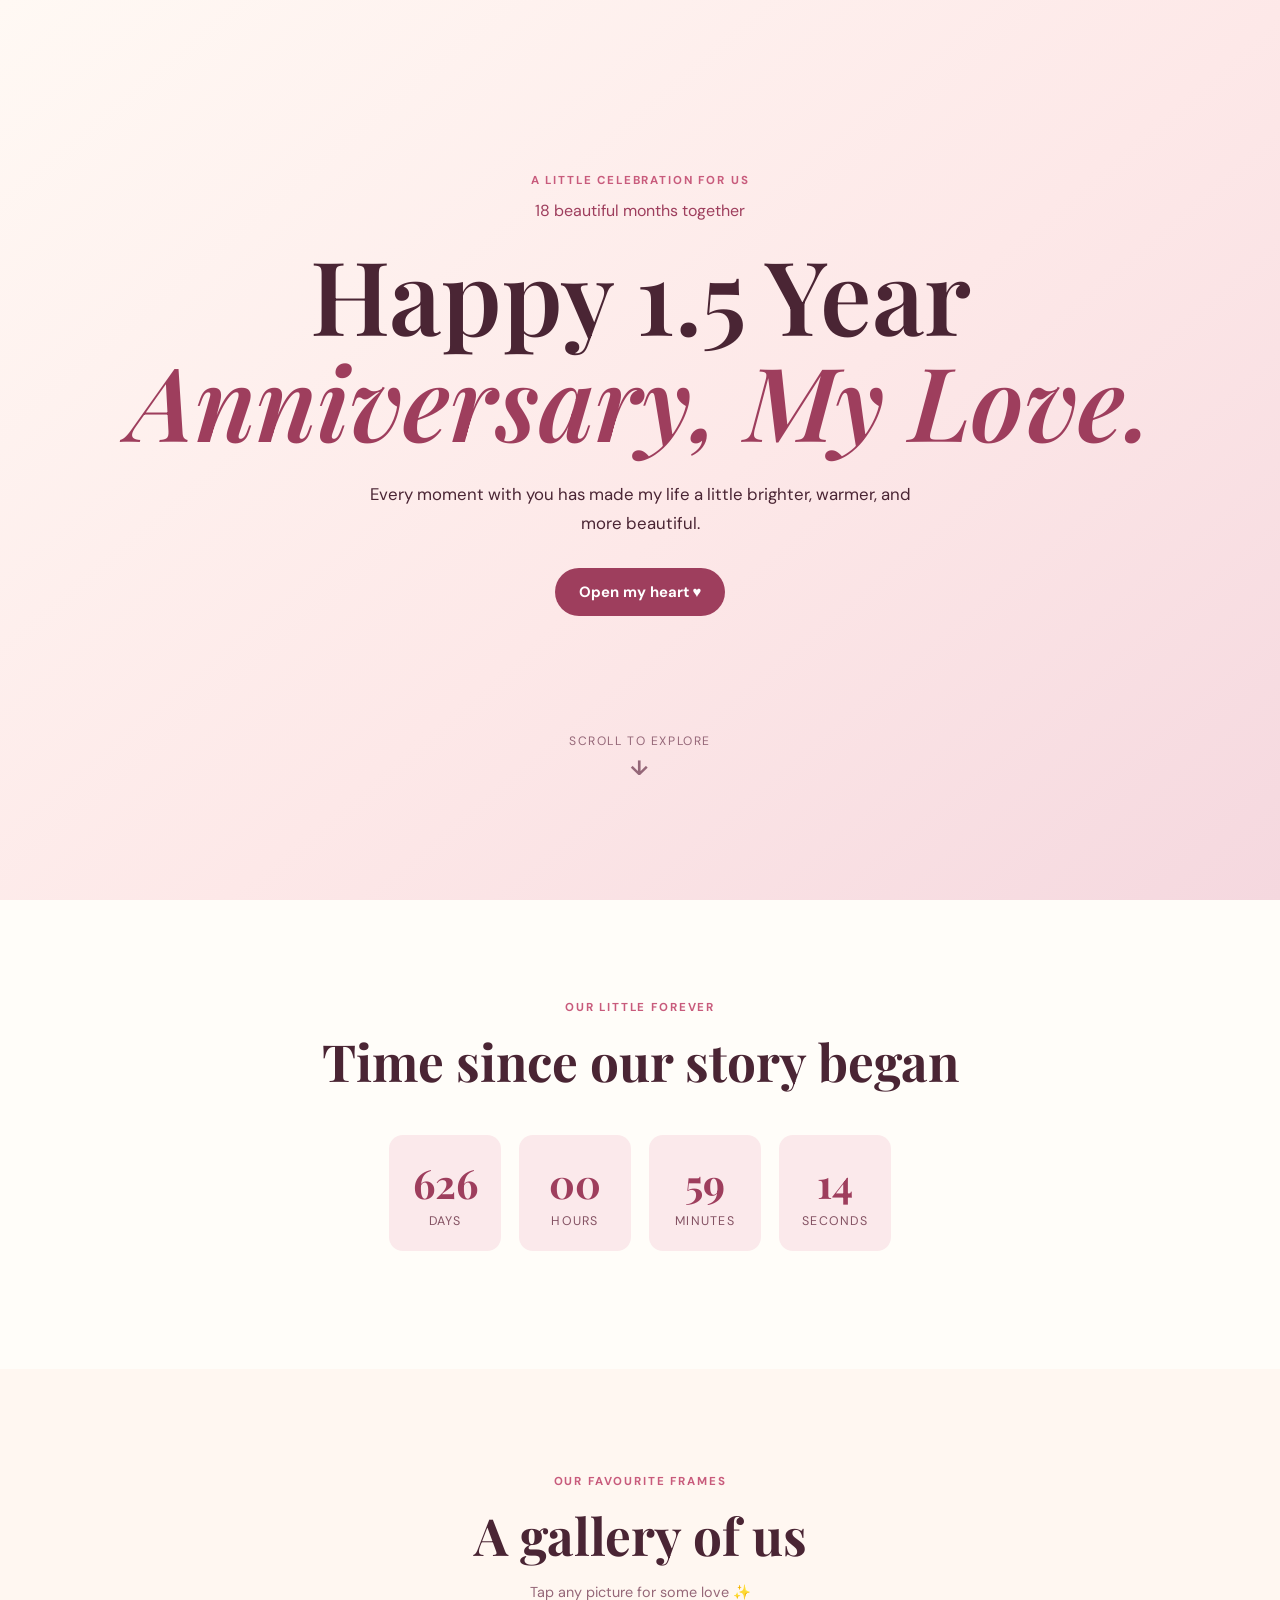
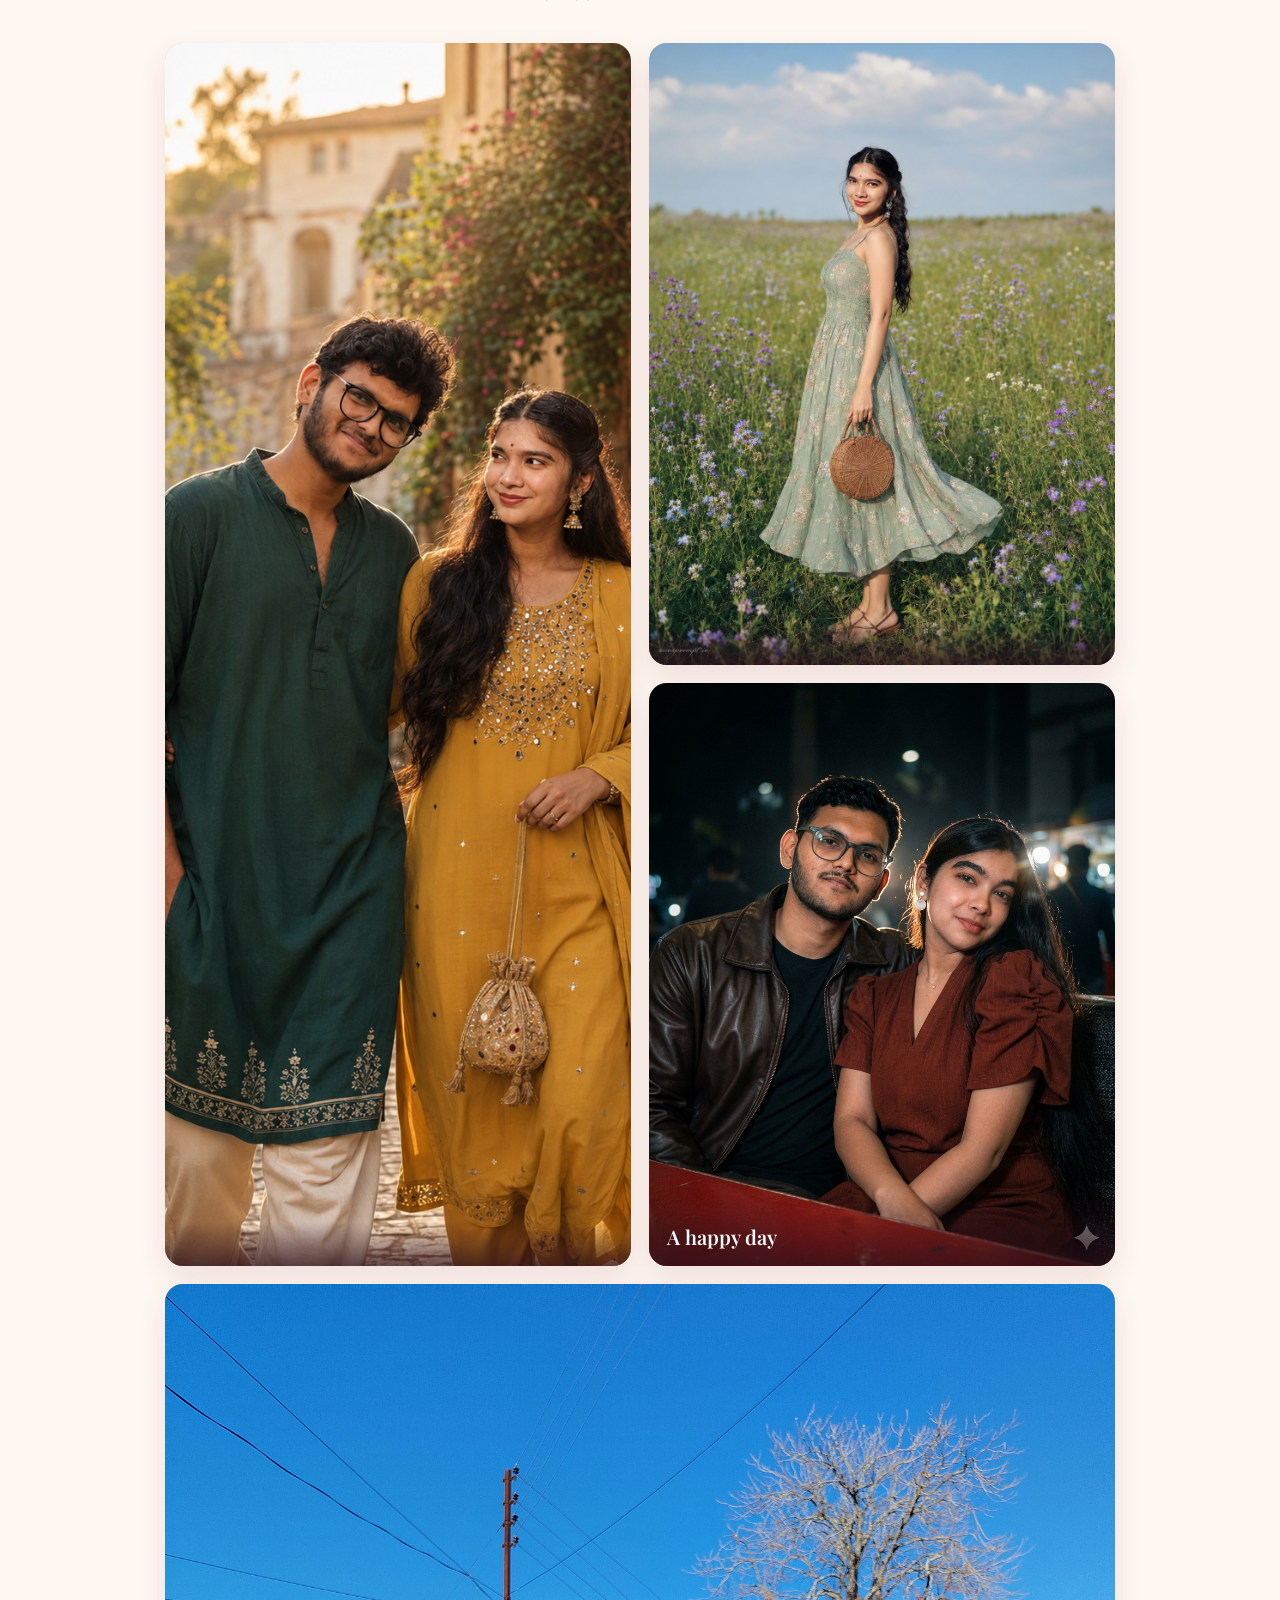
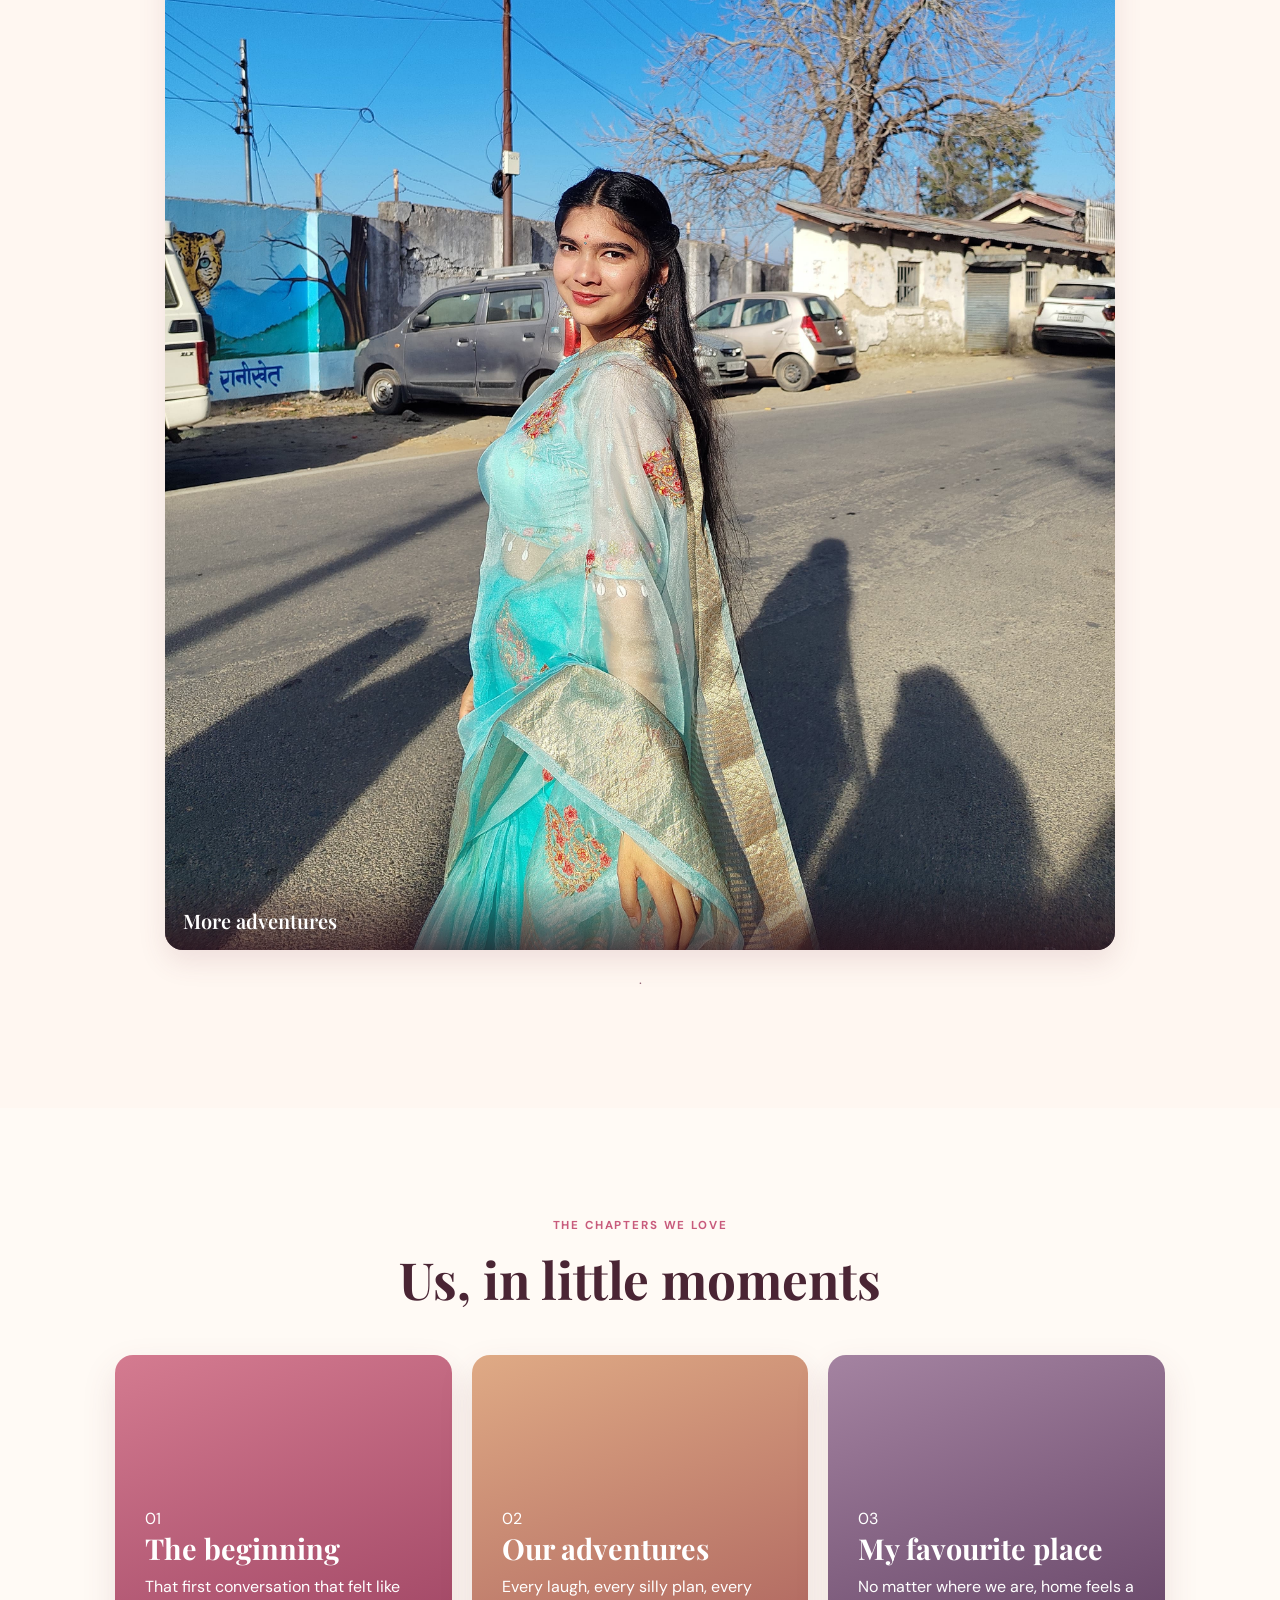
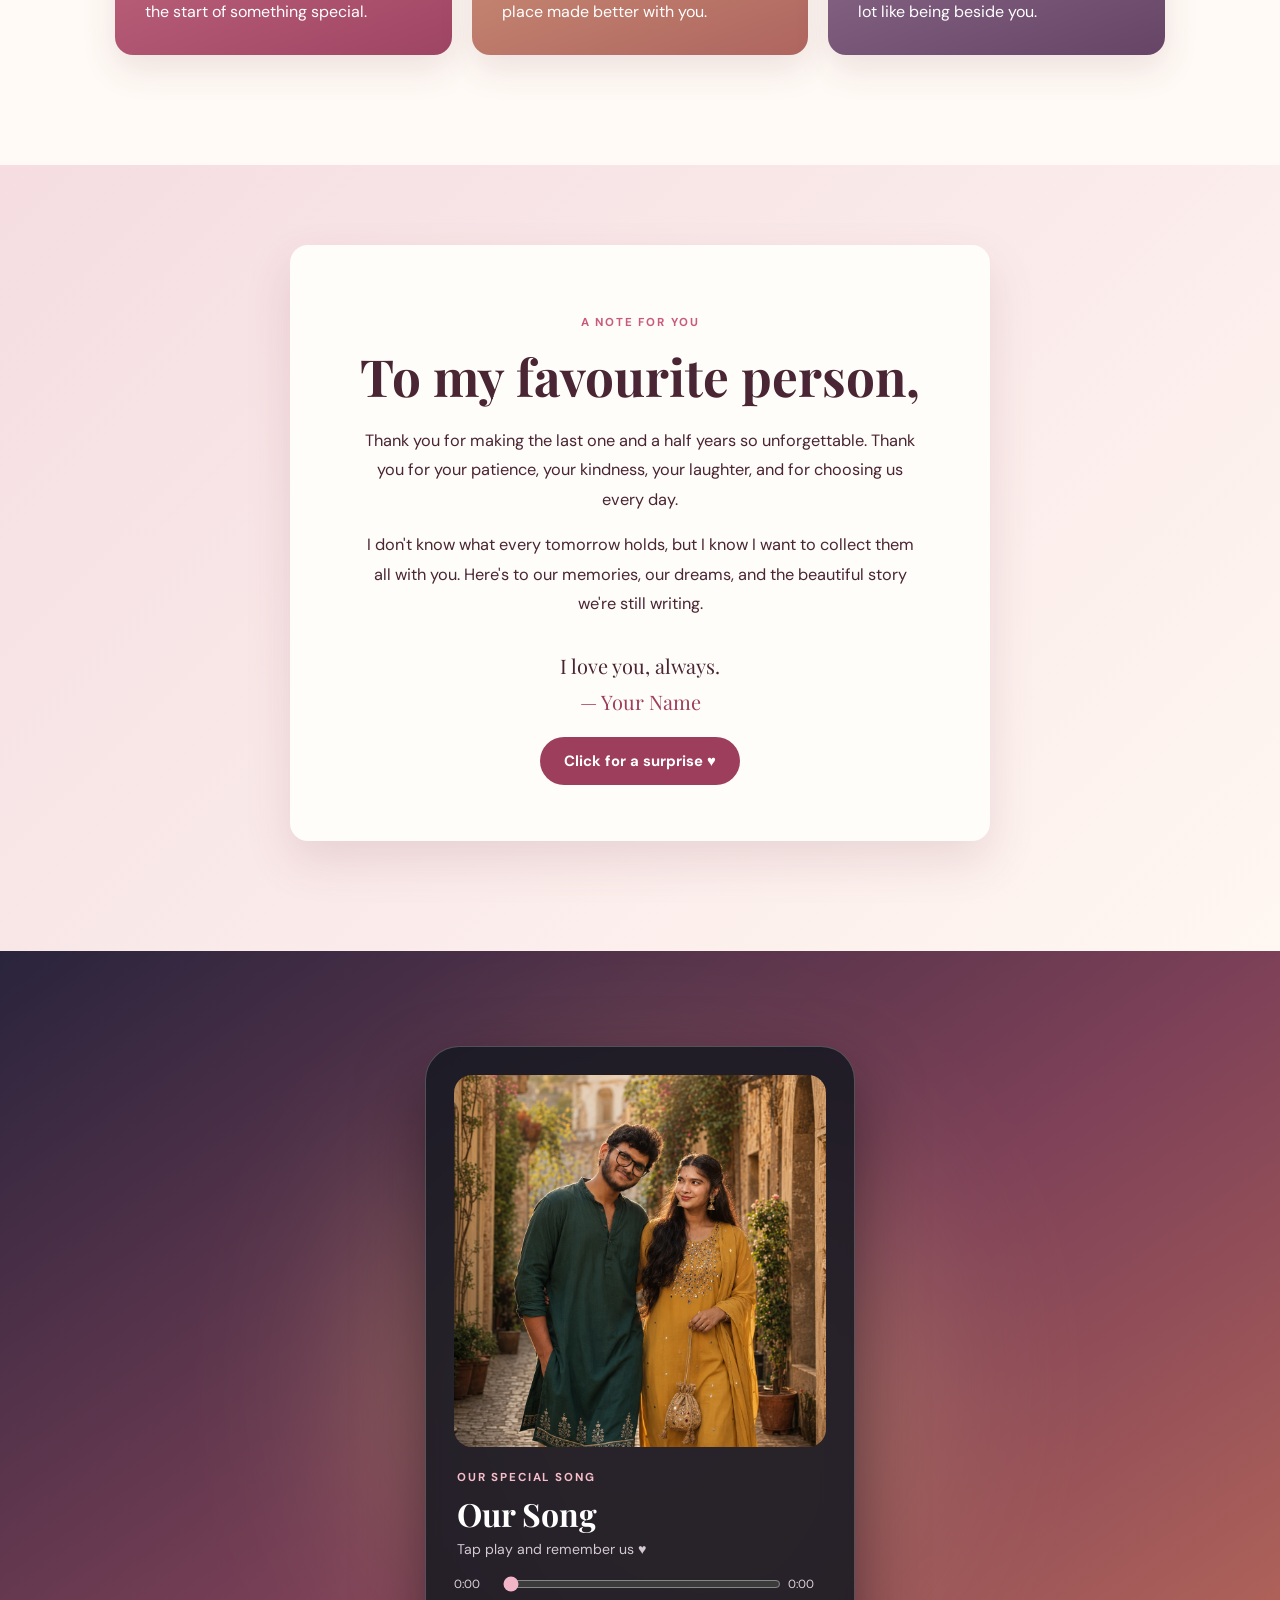
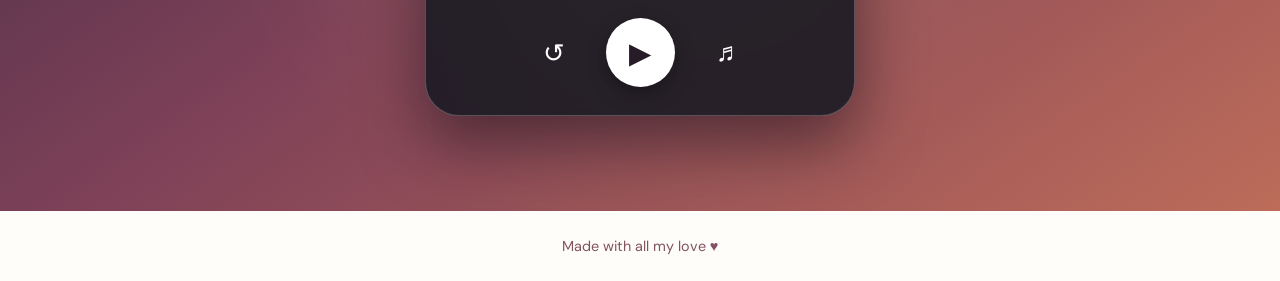
==== index.html @ eddd495e "Initial website" ====
<!doctype html>
<html lang="en"><head><meta charset="UTF-8"><meta name="viewport" content="width=device-width, initial-scale=1.0"><title>Our 1.5 Year Anniversary</title><link rel="preconnect" href="https://fonts.googleapis.com"><link rel="preconnect" href="https://fonts.gstatic.com" crossorigin><link href="https://fonts.googleapis.com/css2?family=DM+Sans:wght@400;500;700&family=Playfair+Display:ital,wght@0,600;0,700;1,600&display=swap" rel="stylesheet"><link rel="stylesheet" href="style.css"><link rel="stylesheet" href="petals.css"></head>
<body><div class="hearts"></div><div class="blossom-rain" aria-hidden="true"><span style="--x:4%;--delay:-2s;--speed:12s">✿</span><span style="--x:13%;--delay:-7s;--speed:15s">❀</span><span style="--x:22%;--delay:-4s;--speed:11s">✿</span><span style="--x:31%;--delay:-10s;--speed:17s">❀</span><span style="--x:40%;--delay:-6s;--speed:13s">✿</span><span style="--x:50%;--delay:-12s;--speed:18s">❀</span><span style="--x:59%;--delay:-3s;--speed:12s">✿</span><span style="--x:68%;--delay:-9s;--speed:16s">❀</span><span style="--x:77%;--delay:-5s;--speed:14s">✿</span><span style="--x:86%;--delay:-11s;--speed:17s">❀</span><span style="--x:95%;--delay:-8s;--speed:13s">✿</span></div><main>
<section class="hero"><p class="eyebrow">A little celebration for us</p><p class="date">18 beautiful months together</p><h1>Happy 1.5 Year<br><em>Anniversary, My Love.</em></h1><p class="intro">Every moment with you has made my life a little brighter, warmer, and more beautiful.</p><a class="button" href="#letter">Open my heart ♥</a><div class="scroll">scroll to explore <b>↓</b></div></section>
<section class="counter-section"><p class="eyebrow">Our little forever</p><h2>Time since our story began</h2><div class="counter"><div><strong id="days">000</strong><span>days</span></div><div><strong id="hours">00</strong><span>hours</span></div><div><strong id="minutes">00</strong><span>minutes</span></div><div><strong id="seconds">00</strong><span>seconds</span></div></div></section>
<section class="photo-section"><div class="section-heading"><p class="eyebrow">Our favourite frames</p><h2>A gallery of us</h2><p class="tap-note">Tap any picture for some love ✨</p></div><div class="photo-grid"><button class="photo-card tall" type="button"><img src="photos/photo-1.jpg" alt="Our memory 1"><span></span></button><button class="photo-card" type="button"><img src="photos/photo-2.jpg" ><span></span></button><button class="photo-card" type="button"><img src="photos/photo-3.jpg" alt="Our memory 3"><span>A happy day</span></button><button class="photo-card wide" type="button"><img src="photos/photo-4.jpg" alt="Our memory 4"><span>More adventures</span></button></div><p class="photo-help"></code>.</p></section>
<section class="memories"><div class="section-heading"><p class="eyebrow">The chapters we love</p><h2>Us, in little moments</h2></div><div class="memory-grid"><article class="memory memory-one"><span>01</span><h3>The beginning</h3><p>That first conversation that felt like the start of something special.</p></article><article class="memory memory-two"><span>02</span><h3>Our adventures</h3><p>Every laugh, every silly plan, every place made better with you.</p></article><article class="memory memory-three"><span>03</span><h3>My favourite place</h3><p>No matter where we are, home feels a lot like being beside you.</p></article></div></section>
<section class="letter" id="letter"><div class="letter-card"><p class="eyebrow">A note for you</p><h2>To my favourite person,</h2><p>Thank you for making the last one and a half years so unforgettable. Thank you for your patience, your kindness, your laughter, and for choosing us every day.</p><p>I don't know what every tomorrow holds, but I know I want to collect them all with you. Here's to our memories, our dreams, and the beautiful story we're still writing.</p><p class="signoff">I love you, always.<br><span>— Your Name</span></p><a id="surprise" class="button" href="surprise.html">Click for a surprise ♥</a></div></section>
</main><section class="song-section"><div class="song-glow"></div><div class="song-card"><img class="song-photo" src="photos/our-photo.jpg" alt="A photo of us together"><div class="song-info"><p class="eyebrow">Our special song</p><h2 id="musicTitle">Our Song</h2><p id="musicStatus">Tap play and remember us ♥</p></div><div class="progress-row"><span id="currentTime">0:00</span><input id="songProgress" type="range" min="0" max="100" value="0" aria-label="Song progress"><span id="duration">0:00</span></div><div class="player-controls"><button id="restartSong" type="button" aria-label="Restart song">↺</button><button id="musicToggle" class="play-button" type="button" aria-label="Play our song">▶</button><button id="muteToggle" type="button" aria-label="Mute song">♬</button></div></div></section><audio id="ourSong" loop preload="metadata"><source src="music/our-song.mp3" type="audio/mpeg"></audio><footer>Made with all my love ♥</footer><script src="timer.js"></script><script src="script.js"></script></body></html>
---- style.css ----
:root{--ink:#4a2534;--rose:#c85b7c;--deep:#9e3e5d;--cream:#fffaf5}*{box-sizing:border-box}html{scroll-behavior:smooth}body{margin:0;color:var(--ink);background:var(--cream);font-family:"DM Sans",sans-serif}.hearts{position:fixed;inset:0;z-index:-1;background:radial-gradient(circle at 10% 10%,#ffe4e7 0 4px,transparent 5px),radial-gradient(circle at 90% 30%,#ffd9de 0 6px,transparent 7px);opacity:.75}.hero{min-height:100vh;padding:11vh 8vw 5vh;display:flex;flex-direction:column;align-items:center;justify-content:center;text-align:center;background:linear-gradient(140deg,#fff9f4,#fde8e8 55%,#f5d8df)}.eyebrow{margin:0 0 12px;color:var(--rose);text-transform:uppercase;letter-spacing:.16em;font-size:.72rem;font-weight:700}.date{color:var(--deep);margin:0 0 20px}h1,h2,h3{font-family:"Playfair Display",serif}h1{font-size:clamp(3.1rem,8vw,6.7rem);line-height:1.03;margin:0;font-weight:600}h1 em{color:var(--deep)}.intro{max-width:550px;font-size:1.05rem;line-height:1.7;margin:28px auto 30px}.button,#surprise{background:var(--deep);border:0;border-radius:99px;color:white;padding:14px 24px;font:700 .93rem "DM Sans",sans-serif;text-decoration:none;cursor:pointer;transition:.2s}.button:hover,#surprise:hover{background:#7f2845;transform:translateY(-3px)}.scroll{margin-top:13vh;color:#956778;font-size:.76rem;text-transform:uppercase;letter-spacing:.13em}.scroll b{display:block;font-size:1.3rem;margin-top:5px}.counter-section{text-align:center;padding:100px 6vw;background:#fffdf9}.counter-section h2,.section-heading h2,.letter h2{font-size:clamp(2rem,4vw,3.3rem);margin:0}.counter{display:flex;justify-content:center;flex-wrap:wrap;gap:18px;margin:40px auto 18px}.counter div{min-width:112px;padding:21px 12px;background:#fbe9eb;border-radius:14px}.counter strong{display:block;color:var(--deep);font-family:"Playfair Display",serif;font-size:2.5rem}.counter span{color:#845263;font-size:.78rem;text-transform:uppercase;letter-spacing:.1em}.hint{font-size:.8rem;color:#987482}.memories{padding:110px 8vw}.section-heading{text-align:center;margin-bottom:42px}.memory-grid{max-width:1050px;margin:auto;display:grid;grid-template-columns:repeat(3,1fr);gap:20px}.memory{min-height:300px;border-radius:18px;padding:30px;display:flex;flex-direction:column;justify-content:flex-end;color:white;box-shadow:0 14px 34px #79394a22}.memory h3{font-size:1.8rem;margin:0 0 8px}.memory p{line-height:1.55;margin:0}.memory-one{background:linear-gradient(160deg,#d47b90,#9f4564)}.memory-two{background:linear-gradient(160deg,#dfaa85,#ae655f)}.memory-three{background:linear-gradient(160deg,#a483a1,#654466)}.letter{padding:80px 6vw 110px;background:linear-gradient(135deg,#f5dde2,#fff7f1)}.letter-card{max-width:700px;margin:auto;padding:clamp(34px,7vw,70px);text-align:center;background:#fffdf9;border-radius:18px;box-shadow:0 20px 45px #81405225}.letter-card>p:not(.eyebrow):not(.surprise-message){line-height:1.8;font-size:1.02rem}.signoff{font-family:"Playfair Display",serif;font-size:1.25rem!important;margin:30px 0!important}.signoff span{color:var(--deep)}.surprise-message{min-height:24px;margin:20px 0 0;color:var(--deep);font-weight:700;opacity:0;transform:translateY(6px);transition:.35s}.surprise-message.show{opacity:1;transform:translateY(0)}footer{text-align:center;padding:26px;color:#805263;font-size:.9rem;background:#fffdf9}@media(max-width:700px){.memory-grid{grid-template-columns:1fr}.memory{min-height:225px}.counter{gap:10px}.counter div{min-width:73px;padding:15px 5px}.counter strong{font-size:1.85rem}}
.photo-section{padding:105px 8vw;background:#fff7f1}.tap-note,.photo-help{text-align:center;color:#956778;font-size:.9rem}.photo-grid{max-width:950px;margin:38px auto 20px;display:grid;grid-template-columns:repeat(2,1fr);gap:18px}.photo-card{position:relative;overflow:hidden;min-height:260px;border:0;border-radius:18px;padding:0;background:#eeb6c1;cursor:pointer;box-shadow:0 12px 28px #79394a1f}.photo-card img{display:block;width:100%;height:100%;min-height:260px;object-fit:cover;transition:transform .5s}.photo-card:hover img{transform:scale(1.08)}.photo-card span{position:absolute;bottom:0;left:0;right:0;padding:28px 18px 16px;color:#fff;text-align:left;font:600 1.25rem "Playfair Display",serif;background:linear-gradient(transparent,rgba(44,16,27,.72))}.photo-card.tall{grid-row:span 2;min-height:538px}.photo-card.tall img{min-height:538px}.photo-card.wide{grid-column:span 2}.photo-help code{background:#f4e2e5;padding:2px 5px;border-radius:4px}.song-section{position:relative;display:grid;place-items:center;min-height:690px;padding:95px 22px;overflow:hidden;background:linear-gradient(145deg,#29243c,#7e4158 52%,#bd6c59)}.song-glow{position:absolute;width:500px;height:500px;border-radius:50%;background:#f3cc7f;filter:blur(105px);opacity:.38}.song-card{position:relative;width:min(100%,430px);padding:28px;border:1px solid #ffffff3b;border-radius:34px;background:#161822df;box-shadow:0 28px 65px #160b1a8c;color:#fff;backdrop-filter:blur(14px)}.song-photo{display:block;width:100%;aspect-ratio:1;object-fit:cover;border-radius:18px;background:#4b4052}.song-info{padding:23px 3px 16px}.song-info .eyebrow{color:#f7bdca;margin-bottom:7px}.song-info h2{margin:0;font-size:2rem}.song-info p:last-child{margin:5px 0 0;color:#d4c9d3;font-size:.88rem}.progress-row{display:grid;grid-template-columns:38px 1fr 38px;gap:9px;align-items:center;font-size:.74rem;color:#ded3db}.progress-row input{width:100%;accent-color:#f2b4c7;cursor:pointer}.player-controls{display:flex;justify-content:center;align-items:center;gap:30px;margin-top:24px}.player-controls button{width:43px;height:43px;border:0;background:transparent;color:#fff;font-size:1.65rem;cursor:pointer;transition:transform .2s}.player-controls button:hover{transform:scale(1.12)}.player-controls .play-button{width:69px;height:69px;border-radius:50%;background:#fff;color:#261b27;font-size:1.8rem;box-shadow:0 7px 20px #0005}.floating-heart{position:fixed;z-index:10;pointer-events:none;font-size:1.5rem;animation:floatHeart .9s ease-out forwards}@keyframes floatHeart{to{transform:translate(var(--x),-110px) rotate(18deg);opacity:0}}@media(max-width:700px){.photo-grid{gap:11px}.photo-card,.photo-card img{min-height:190px}.photo-card.tall,.photo-card.tall img{min-height:391px}.song-section{min-height:620px;padding:70px 20px}.song-card{padding:20px;border-radius:27px}}
.surprise-page{min-height:100vh;display:grid;place-items:center;overflow:hidden;background:radial-gradient(circle at 50% 35%,#ffe7ef,#e8a1b4 55%,#70364f);color:#542238}.infinity-wrap{position:relative;z-index:1;width:min(900px,92vw);padding:50px 20px;text-align:center}.infinity-wrap .eyebrow{color:#843854}.infinity-art{position:relative;display:grid;place-items:center;min-height:390px}.infinity-symbol{position:absolute;color:#fff4f5;font:700 clamp(20rem,52vw,38rem)/.6 "Playfair Display",serif;text-shadow:0 15px 35px #6e224b52;transform:translateY(-6px)}.infinity-message{position:relative;display:flex;flex-direction:column;align-items:center;color:#6e2545;text-shadow:0 2px 9px #fff8;font-family:"Playfair Display",serif}.infinity-message span{font-size:clamp(2.3rem,8vw,5.8rem);font-style:italic;white-space:nowrap}.infinity-message strong{font-size:clamp(4.3rem,14vw,9rem);line-height:.9}.infinity-message small{font:700 clamp(.75rem,2vw,1.05rem) "DM Sans",sans-serif;letter-spacing:.18em;text-transform:uppercase;margin-top:13px}.forever-text{font:italic 1.12rem "Playfair Display",serif;color:#6c2846}.back-link{display:inline-block;margin-top:24px;color:#6c2846;font-weight:700;text-decoration:none;border-bottom:1px solid #6c2846}.blossom-rain{position:fixed;z-index:20;inset:0;pointer-events:none;overflow:hidden}.blossom-rain span{position:absolute;top:-45px;color:#f4a7bd;animation:fall linear infinite;filter:drop-shadow(0 2px 2px #b9537550);opacity:.48}@keyframes fall{to{transform:translateY(112vh) translateX(55px) rotate(500deg)}}@media(max-width:600px){.infinity-art{min-height:290px}.infinity-symbol{font-size:19rem}.infinity-message span{font-size:2.1rem}.infinity-message strong{font-size:4.6rem}}
---- petals.css ----
.blossom-rain{position:fixed!important;z-index:100!important;inset:0!important;pointer-events:none!important;overflow:hidden!important}
.blossom-rain span{position:absolute!important;top:-48px!important;left:var(--x)!important;color:#ef9fba!important;font-size:24px!important;line-height:1!important;opacity:.48!important;animation:cherryFall var(--speed) linear var(--delay) infinite!important;filter:drop-shadow(0 2px 2px #b9537540)!important}
@keyframes cherryFall{to{transform:translateY(112vh) translateX(65px) rotate(520deg)}}
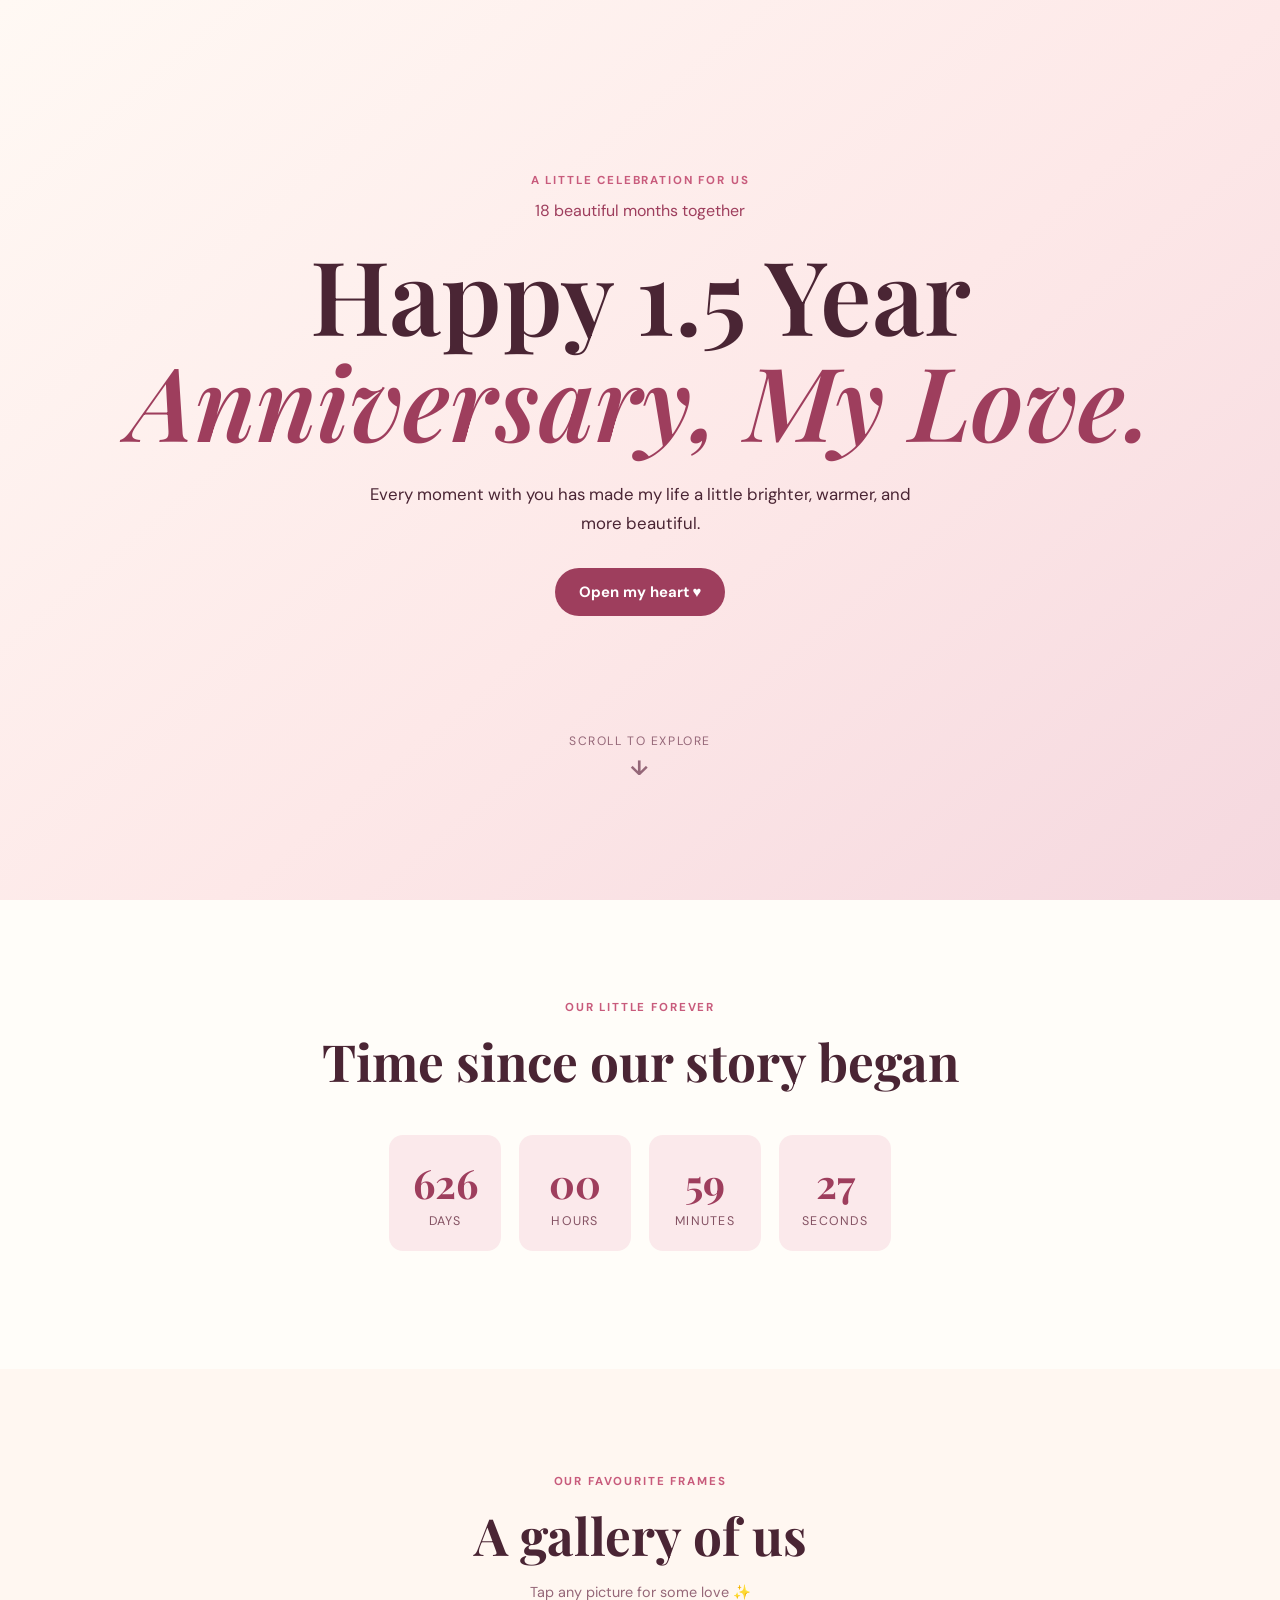
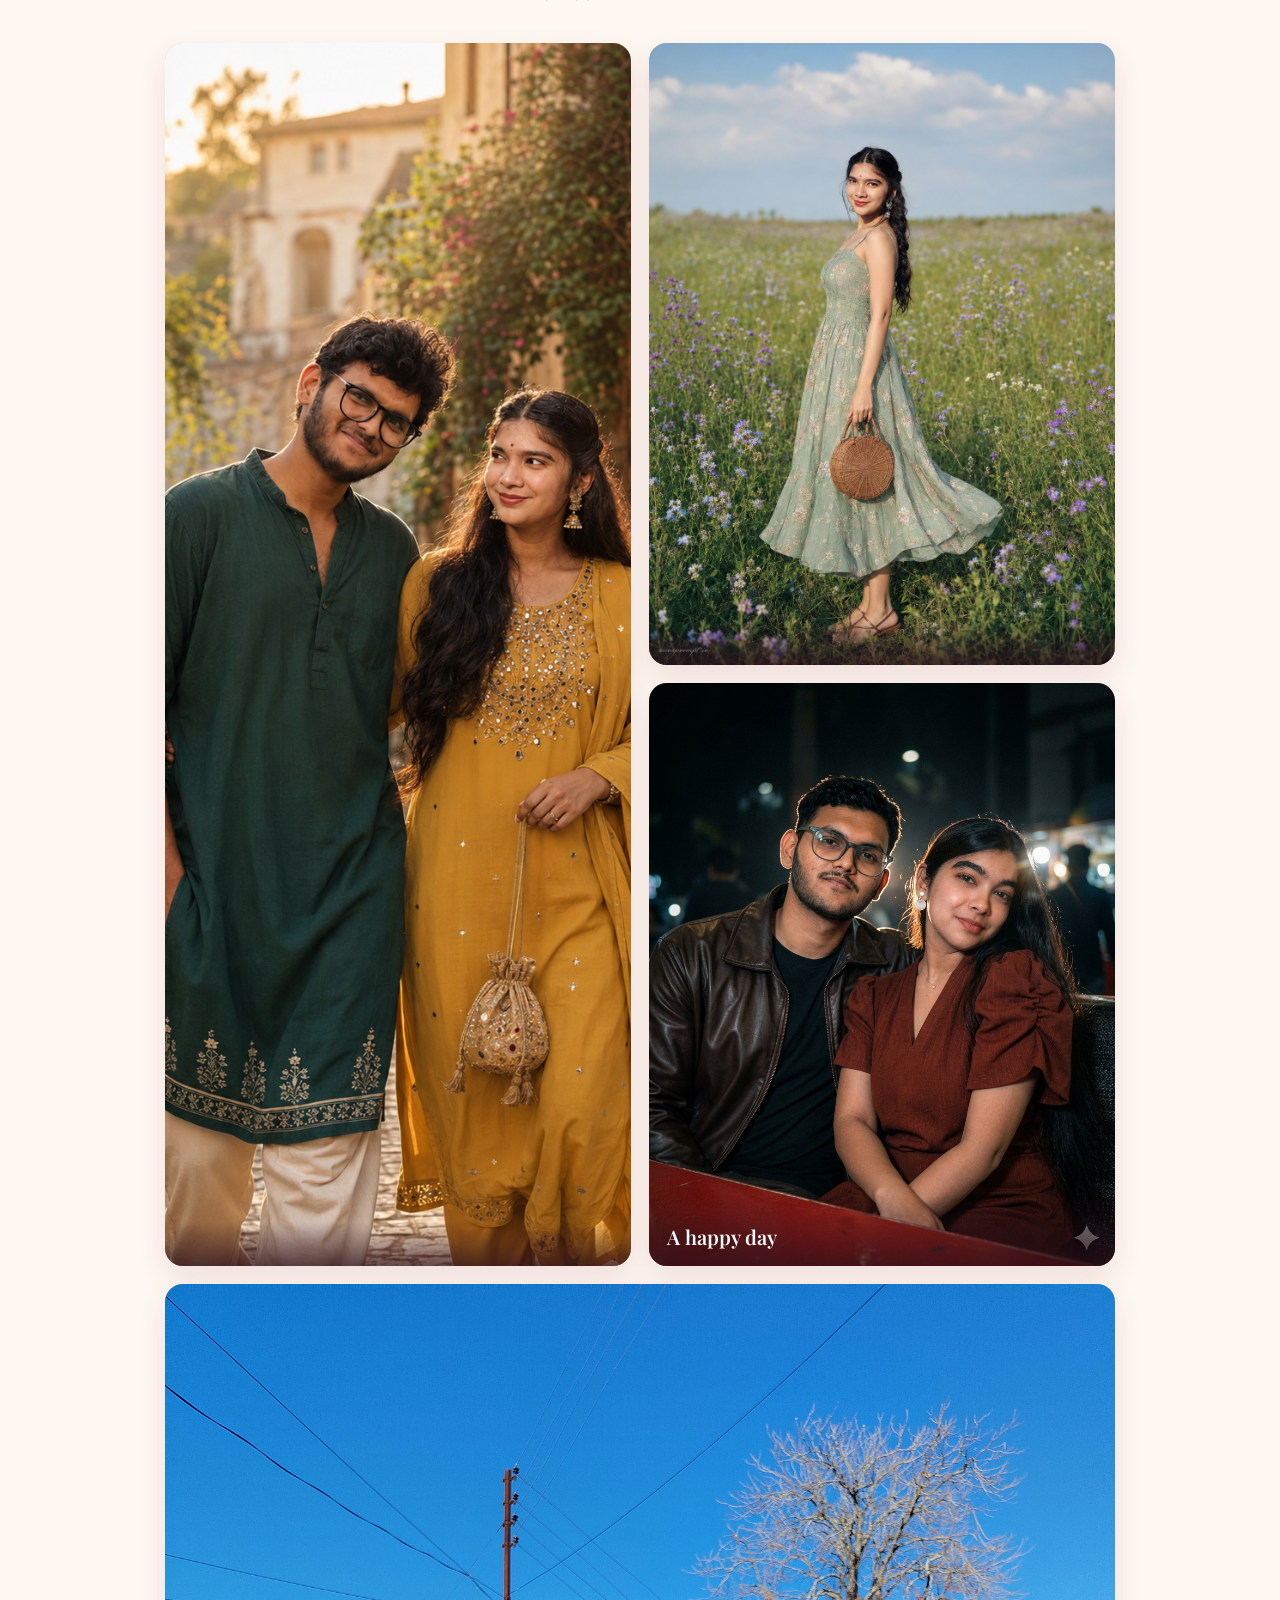
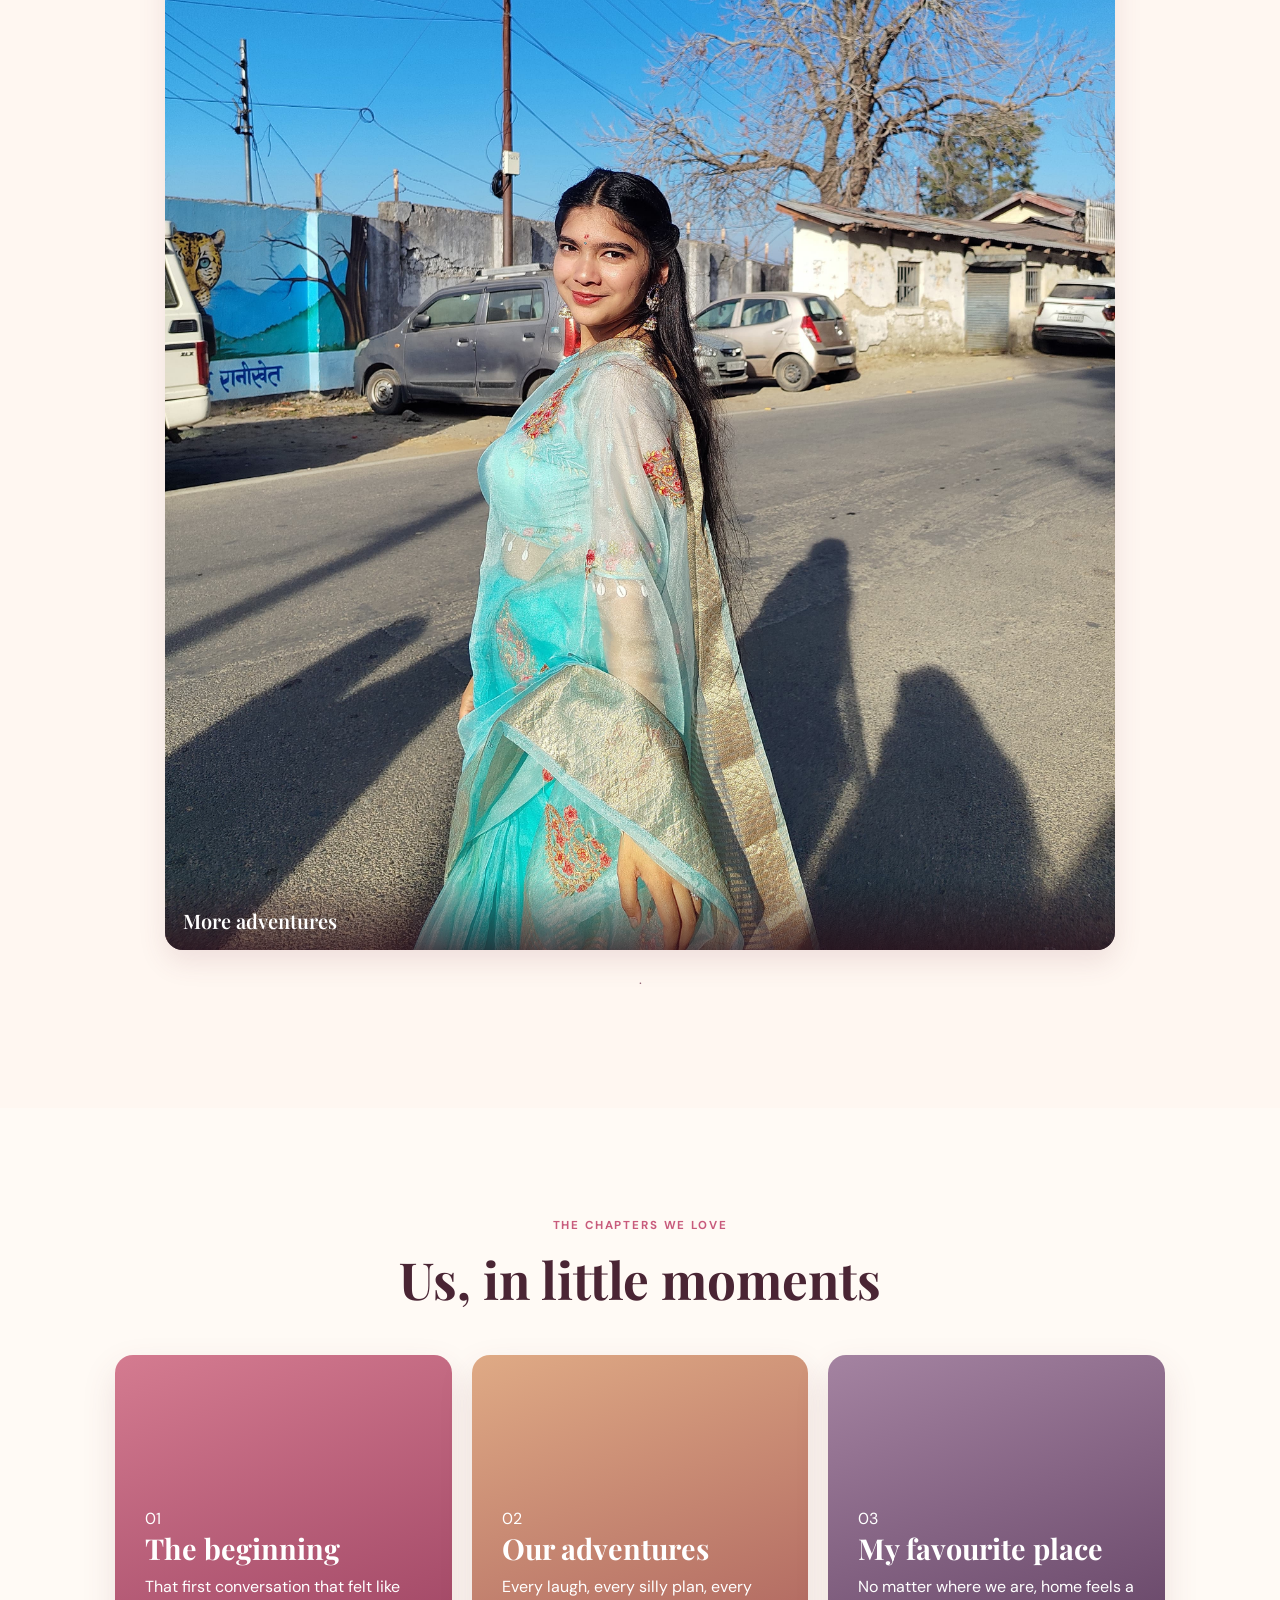
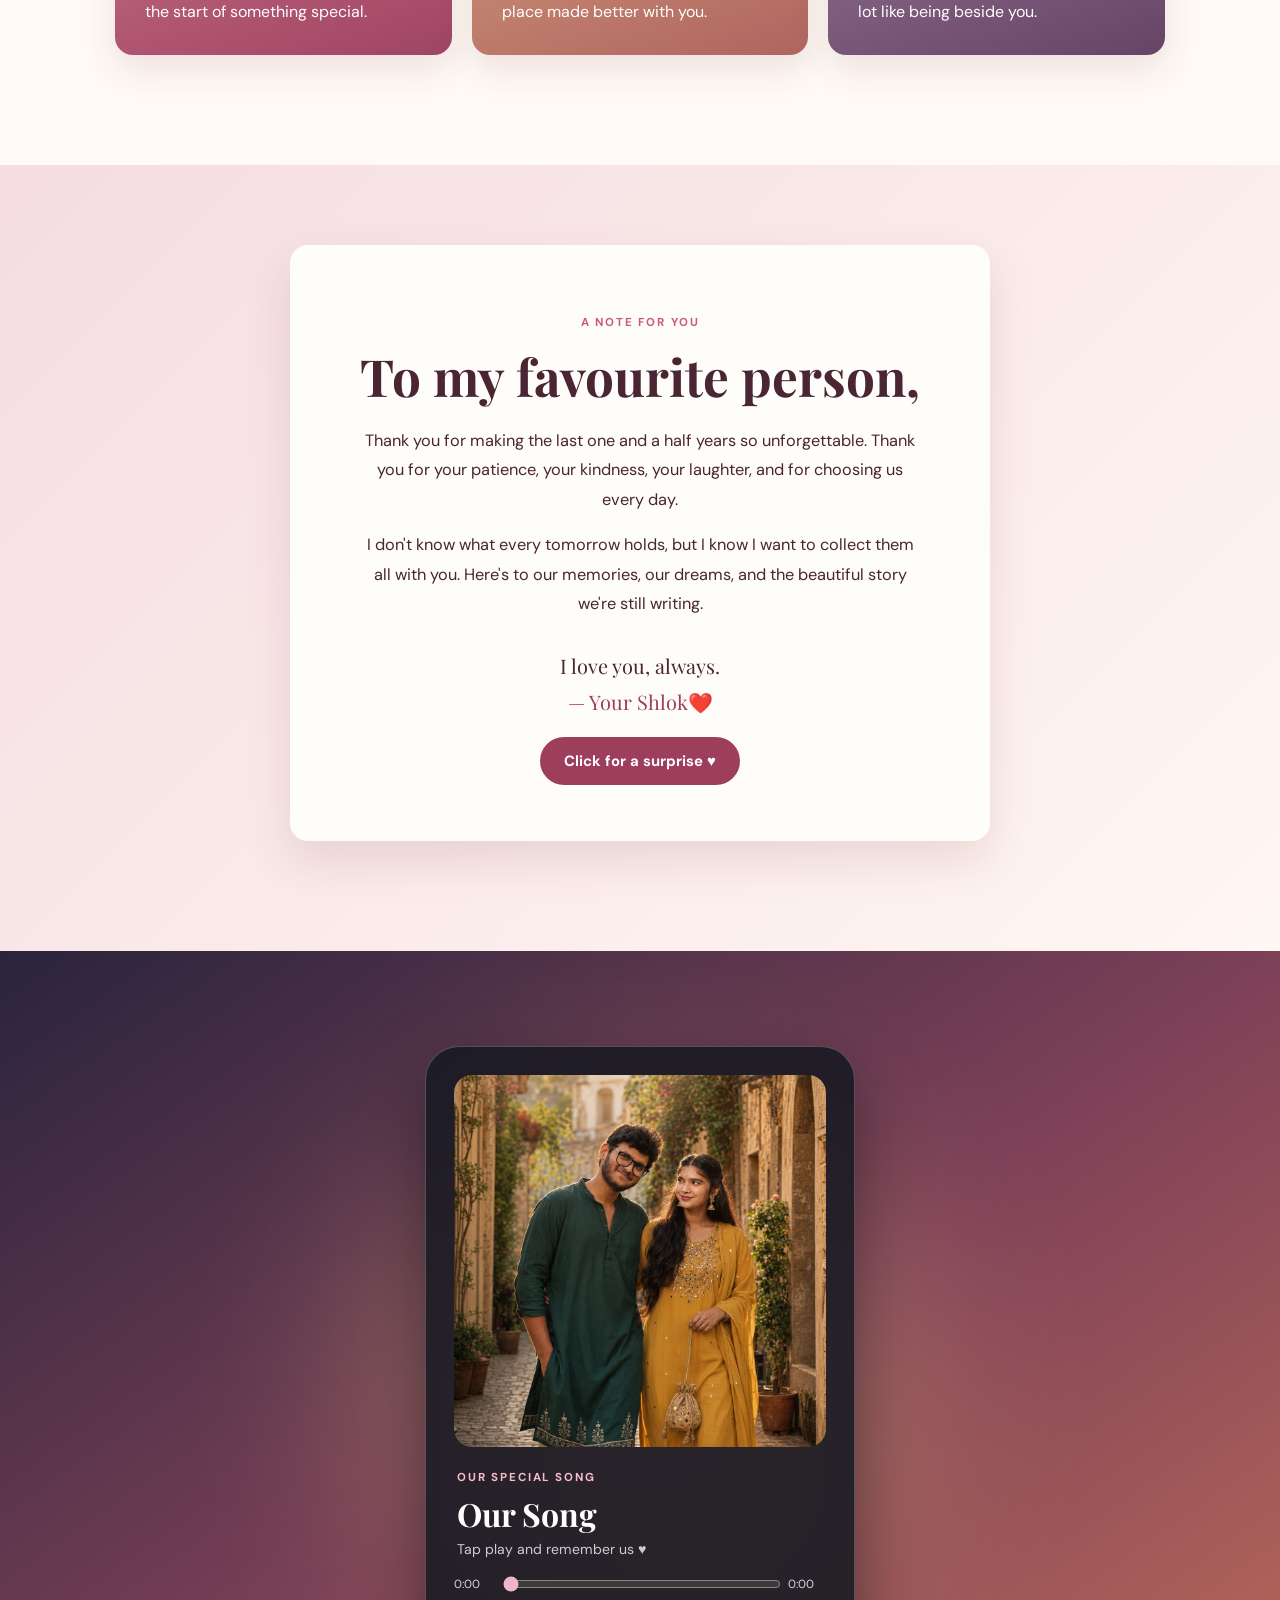
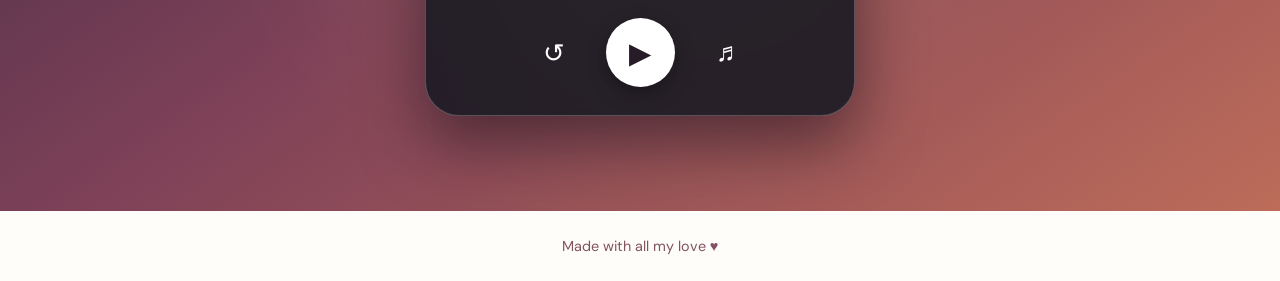
==== commit 9db363b2: "Add personalized note and update signature" ====
--- a/index.html
+++ b/index.html
@@ -5,5 +5,5 @@
 <section class="counter-section"><p class="eyebrow">Our little forever</p><h2>Time since our story began</h2><div class="counter"><div><strong id="days">000</strong><span>days</span></div><div><strong id="hours">00</strong><span>hours</span></div><div><strong id="minutes">00</strong><span>minutes</span></div><div><strong id="seconds">00</strong><span>seconds</span></div></div></section>
 <section class="photo-section"><div class="section-heading"><p class="eyebrow">Our favourite frames</p><h2>A gallery of us</h2><p class="tap-note">Tap any picture for some love ✨</p></div><div class="photo-grid"><button class="photo-card tall" type="button"><img src="photos/photo-1.jpg" alt="Our memory 1"><span></span></button><button class="photo-card" type="button"><img src="photos/photo-2.jpg" ><span></span></button><button class="photo-card" type="button"><img src="photos/photo-3.jpg" alt="Our memory 3"><span>A happy day</span></button><button class="photo-card wide" type="button"><img src="photos/photo-4.jpg" alt="Our memory 4"><span>More adventures</span></button></div><p class="photo-help"></code>.</p></section>
 <section class="memories"><div class="section-heading"><p class="eyebrow">The chapters we love</p><h2>Us, in little moments</h2></div><div class="memory-grid"><article class="memory memory-one"><span>01</span><h3>The beginning</h3><p>That first conversation that felt like the start of something special.</p></article><article class="memory memory-two"><span>02</span><h3>Our adventures</h3><p>Every laugh, every silly plan, every place made better with you.</p></article><article class="memory memory-three"><span>03</span><h3>My favourite place</h3><p>No matter where we are, home feels a lot like being beside you.</p></article></div></section>
-<section class="letter" id="letter"><div class="letter-card"><p class="eyebrow">A note for you</p><h2>To my favourite person,</h2><p>Thank you for making the last one and a half years so unforgettable. Thank you for your patience, your kindness, your laughter, and for choosing us every day.</p><p>I don't know what every tomorrow holds, but I know I want to collect them all with you. Here's to our memories, our dreams, and the beautiful story we're still writing.</p><p class="signoff">I love you, always.<br><span>— Your Name</span></p><a id="surprise" class="button" href="surprise.html">Click for a surprise ♥</a></div></section>
+<section class="letter" id="letter"><div class="letter-card"><p class="eyebrow">A note for you</p><h2>To my favourite person,</h2><p>Thank you for making the last one and a half years so unforgettable. Thank you for your patience, your kindness, your laughter, and for choosing us every day.</p><p>I don't know what every tomorrow holds, but I know I want to collect them all with you. Here's to our memories, our dreams, and the beautiful story we're still writing.</p><p class="signoff">I love you, always.<br><span>— Your Shlok❤️</span></p><a id="surprise" class="button" href="surprise.html">Click for a surprise ♥</a></div></section>
 </main><section class="song-section"><div class="song-glow"></div><div class="song-card"><img class="song-photo" src="photos/our-photo.jpg" alt="A photo of us together"><div class="song-info"><p class="eyebrow">Our special song</p><h2 id="musicTitle">Our Song</h2><p id="musicStatus">Tap play and remember us ♥</p></div><div class="progress-row"><span id="currentTime">0:00</span><input id="songProgress" type="range" min="0" max="100" value="0" aria-label="Song progress"><span id="duration">0:00</span></div><div class="player-controls"><button id="restartSong" type="button" aria-label="Restart song">↺</button><button id="musicToggle" class="play-button" type="button" aria-label="Play our song">▶</button><button id="muteToggle" type="button" aria-label="Mute song">♬</button></div></div></section><audio id="ourSong" loop preload="metadata"><source src="music/our-song.mp3" type="audio/mpeg"></audio><footer>Made with all my love ♥</footer><script src="timer.js"></script><script src="script.js"></script></body></html>
